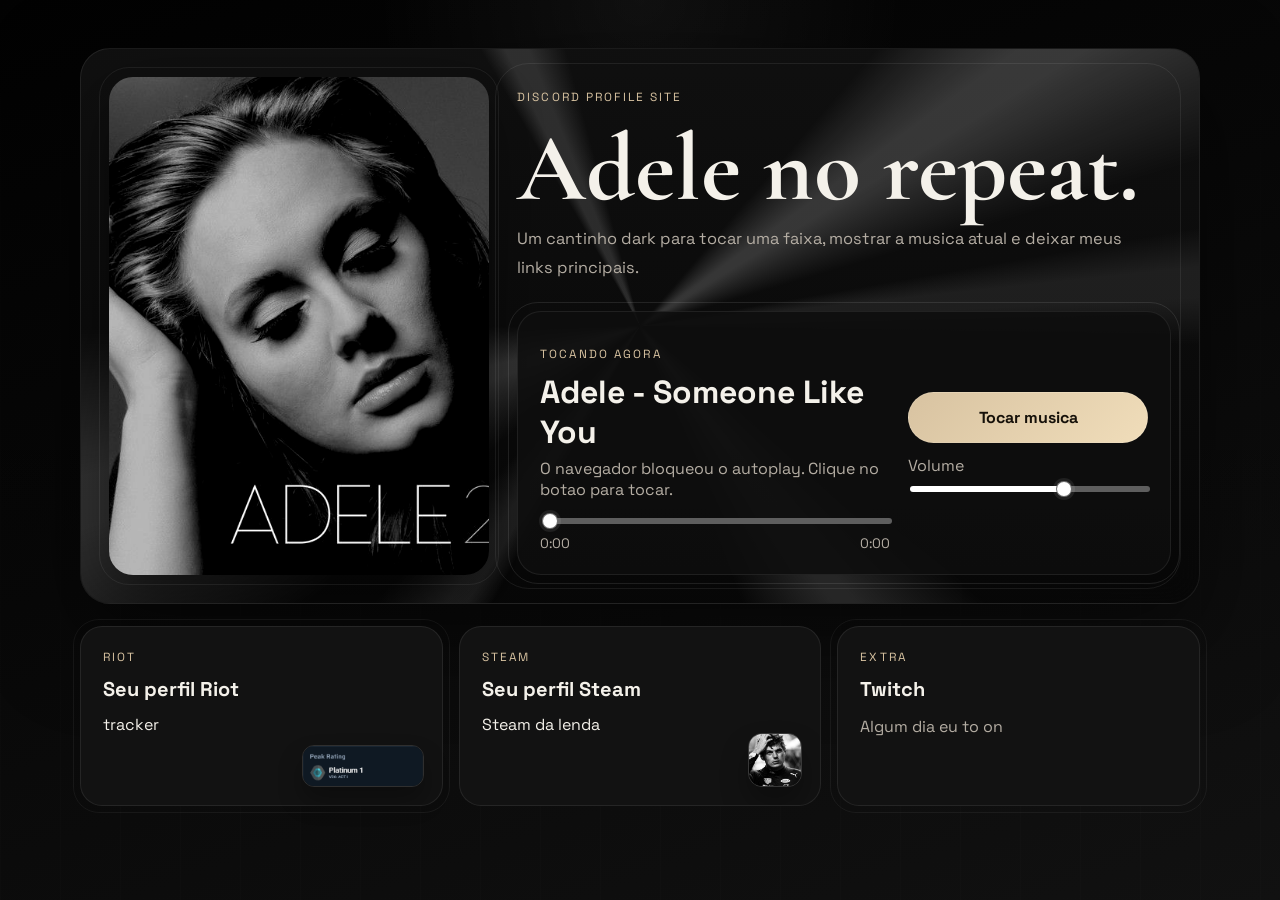
==== index.html @ fc46753c "Add files via upload" ====
﻿<!DOCTYPE html>
<html lang="pt-BR">
<head>
  <meta charset="UTF-8">
  <meta name="viewport" content="width=device-width, initial-scale=1.0">
  <title>Meu Cantinho</title>
  <meta name="description" content="Pagina dark para compartilhar musica e perfis.">
  <link rel="preconnect" href="https://fonts.googleapis.com">
  <link rel="preconnect" href="https://fonts.gstatic.com" crossorigin>
  <link href="https://fonts.googleapis.com/css2?family=Cormorant+Garamond:wght@500;700&family=Space+Grotesk:wght@400;500;700&display=swap" rel="stylesheet">
  <link rel="stylesheet" href="./style.css">
</head>
<body>
  <main class="page-shell">
    <section class="hero-card">
      <div class="hero-media">
        <img class="cover-image" src="./media/Adele%2021.jfif" alt="Capa do album Adele 21">
      </div>

      <div class="hero-copy">
        <p class="eyebrow">discord profile site</p>
        <h1>Adele no repeat.</h1>
        <p class="intro">
          Um cantinho dark para tocar uma faixa, mostrar a musica atual e deixar meus links principais.
        </p>

        <div class="music-panel">
          <div class="music-info">
            <p class="music-label">Tocando agora</p>
            <h2 id="track-name">Adele - Someone Like You</h2>
            <p id="player-status">Tentando iniciar a musica automaticamente...</p>
            <div class="timeline-block">
              <input id="timeline-slider" class="timeline-slider" type="range" min="0" max="100" value="0">
              <div class="timeline-meta">
                <span id="current-time">0:00</span>
                <span id="total-time">0:00</span>
              </div>
            </div>
          </div>

          <div class="player-controls">
            <button id="toggle-audio" type="button" class="primary-btn">
              Pausar musica
            </button>

            <label class="volume-control" for="volume-slider">
              <span>Volume</span>
              <input id="volume-slider" type="range" min="0" max="100" value="65">
            </label>
          </div>
        </div>

        <audio id="profile-audio" loop autoplay>
          <source src="./media/Adele%20-%20Someone%20Like%20You%20%28Official%20Music%20Video%29%20-%20Adele%20%28youtube%29.mp3" type="audio/mpeg">
        </audio>
      </div>
    </section>

    <section class="links-grid" aria-label="Perfis">
      <a class="profile-card" href="https://tracker.gg/valorant/profile/riot/%E9%A6%AC%E7%89%B9%E7%83%8F%E6%96%AF%232805/overview?platform=pc&playlist=competitive&season=9d85c932-4820-c060-09c3-668636d4df1b" target="_blank" rel="noreferrer">
        <span class="card-tag">Riot</span>
        <strong>Seu perfil Riot</strong>
        <span>tracker</span>
        <img class="riot-rank-image" src="./media/image.png" alt="Rank Platinum 1">
      </a>

      <a class="profile-card steam-card" href="https://steamcommunity.com/profiles/76561199011674300/" target="_blank" rel="noreferrer">
        <span class="card-tag">Steam</span>
        <strong>Seu perfil Steam</strong>
        <span>Steam da lenda</span>
        <img class="steam-mini-avatar" src="./media/e5a979d5d7d3d8dccfd24810538a25abe0750487_full.jpg" alt="Foto do perfil Steam">
      </a>

      <a class="profile-card" href="https://www.twitch.tv/matheusftw_k7" target="_blank" rel="noreferrer">
        <span class="card-tag">Extra</span>
        <strong>Twitch</strong>
        <span>Algum dia eu to on</span>
      </a>
    </section>
  </main>

  <script src="./script.js"></script>
</body>
</html>
---- style.css ----
﻿:root {
  --bg: #050505;
  --bg-soft: #111111;
  --panel: rgba(14, 14, 14, 0.88);
  --panel-strong: rgba(19, 19, 19, 0.96);
  --line: rgba(255, 255, 255, 0.08);
  --text: #f4f1ea;
  --muted: #b4ada3;
  --accent: #d8c3a1;
  --accent-strong: #f0ddba;
  --shadow: 0 32px 90px rgba(0, 0, 0, 0.5);
}

* {
  box-sizing: border-box;
}

body {
  margin: 0;
  min-height: 100vh;
  font-family: "Space Grotesk", sans-serif;
  color: var(--text);
  background:
    radial-gradient(circle at top, rgba(255, 255, 255, 0.05), transparent 24%),
    linear-gradient(160deg, #020202 0%, #080808 45%, #111111 100%);
}

body::before {
  content: "";
  position: fixed;
  inset: 0;
  pointer-events: none;
  background:
    linear-gradient(transparent 0%, rgba(255, 255, 255, 0.02) 100%),
    repeating-linear-gradient(
      90deg,
      rgba(255, 255, 255, 0.02) 0,
      rgba(255, 255, 255, 0.02) 1px,
      transparent 1px,
      transparent 60px
    );
  opacity: 0.35;
}

.page-shell {
  width: min(1120px, calc(100% - 32px));
  margin: 0 auto;
  padding: 48px 0 56px;
}

.hero-card {
  position: relative;
  display: grid;
  grid-template-columns: minmax(260px, 380px) minmax(0, 1fr);
  gap: 28px;
  padding: 28px;
  border: 1px solid var(--line);
  border-radius: 30px;
  background: linear-gradient(180deg, rgba(16, 16, 16, 0.96), rgba(7, 7, 7, 0.92));
  box-shadow: var(--shadow);
  backdrop-filter: blur(16px);
  overflow: hidden;
}

.hero-card::before,
.hero-card::after {
  content: "";
  position: absolute;
  inset: -32%;
  border-radius: 50%;
  pointer-events: none;
  opacity: 0.18;
}

.hero-card::before {
  background:
    conic-gradient(
      from 0deg,
      transparent 0deg 40deg,
      rgba(255, 255, 255, 0.96) 54deg 58deg,
      transparent 74deg 128deg,
      rgba(255, 255, 255, 0.7) 142deg 145deg,
      transparent 160deg 230deg,
      rgba(255, 255, 255, 0.9) 250deg 255deg,
      transparent 270deg 360deg
    );
  animation: spinRays 20s linear infinite;
  filter: blur(1px);
}

.hero-card::after {
  inset: -18%;
  background:
    conic-gradient(
      from 120deg,
      transparent 0deg 88deg,
      rgba(255, 255, 255, 0.55) 92deg 95deg,
      transparent 104deg 210deg,
      rgba(255, 255, 255, 0.72) 214deg 218deg,
      transparent 225deg 320deg,
      rgba(255, 255, 255, 0.44) 324deg 327deg,
      transparent 332deg 360deg
    );
  animation: spinRaysReverse 28s linear infinite;
}

.hero-card > * {
  position: relative;
  z-index: 1;
}

.hero-card > *::after {
  content: "";
  position: absolute;
  inset: -12px;
  border: 1px solid rgba(255, 255, 255, 0.18);
  border-radius: 30px;
  pointer-events: none;
  opacity: 0.8;
}

.hero-media {
  position: relative;
}

.hero-copy::after {
  inset: -14px -10px -14px -22px;
  border-radius: 34px;
  opacity: 0.42;
}

.hero-media::after {
  inset: -10px;
  border-radius: 30px;
  opacity: 0.36;
}

.cover-image {
  width: 100%;
  height: 100%;
  min-height: 420px;
  object-fit: cover;
  border-radius: 24px;
  display: block;
  filter: grayscale(100%) contrast(1.05);
  box-shadow: 0 24px 64px rgba(0, 0, 0, 0.45);
}

.hero-copy {
  display: flex;
  flex-direction: column;
  justify-content: center;
}

.eyebrow,
.music-label,
.card-tag {
  text-transform: uppercase;
  letter-spacing: 0.18em;
  font-size: 0.74rem;
  color: var(--accent);
}

h1 {
  margin: 10px 0 12px;
  font-family: "Cormorant Garamond", serif;
  font-size: clamp(3.4rem, 8vw, 6rem);
  line-height: 0.9;
  font-weight: 700;
}

.intro {
  max-width: 620px;
  margin: 0;
  color: var(--muted);
  font-size: 1.02rem;
  line-height: 1.8;
}

.music-panel {
  position: relative;
  margin-top: 28px;
  padding: 22px;
  border: 1px solid var(--line);
  border-radius: 24px;
  background: var(--panel);
  display: flex;
  justify-content: space-between;
  gap: 18px;
  align-items: center;
}

.music-panel::after {
  content: "";
  position: absolute;
  inset: -10px;
  border: 1px solid rgba(255, 255, 255, 0.14);
  border-radius: 30px;
  pointer-events: none;
  opacity: 0.7;
}

.music-info {
  flex: 1;
}

.music-panel h2 {
  margin: 8px 0 6px;
  font-size: clamp(1.25rem, 3vw, 2rem);
}

#player-status {
  margin: 0;
  color: var(--muted);
}

.timeline-block {
  margin-top: 16px;
  display: flex;
  flex-direction: column;
  gap: 8px;
}

.timeline-slider,
.volume-control input {
  width: 100%;
  appearance: none;
  -webkit-appearance: none;
  height: 6px;
  border-radius: 999px;
  background: linear-gradient(90deg, #f5f5f5 0%, #f5f5f5 18%, #5e5e5e 18%, #5e5e5e 100%);
  cursor: pointer;
}

.timeline-slider::-webkit-slider-thumb,
.volume-control input::-webkit-slider-thumb {
  -webkit-appearance: none;
  width: 16px;
  height: 16px;
  border-radius: 50%;
  border: 1px solid rgba(0, 0, 0, 0.55);
  background: #ffffff;
  box-shadow: 0 0 0 3px rgba(255, 255, 255, 0.08);
}

.timeline-slider::-moz-range-thumb,
.volume-control input::-moz-range-thumb {
  width: 16px;
  height: 16px;
  border: 1px solid rgba(0, 0, 0, 0.55);
  border-radius: 50%;
  background: #ffffff;
}

.timeline-meta {
  display: flex;
  justify-content: space-between;
  color: var(--muted);
  font-size: 0.86rem;
}

.player-controls {
  min-width: 240px;
  display: flex;
  flex-direction: column;
  gap: 12px;
}

.primary-btn {
  border: 1px solid rgba(255, 255, 255, 0.12);
  border-radius: 999px;
  padding: 14px 22px;
  font: inherit;
  font-weight: 700;
  color: #16110a;
  background: linear-gradient(135deg, var(--accent), var(--accent-strong));
  cursor: pointer;
  transition: transform 180ms ease, filter 180ms ease;
}

.primary-btn:hover {
  transform: translateY(-2px);
  filter: brightness(1.04);
}

.volume-control {
  display: flex;
  flex-direction: column;
  gap: 8px;
  color: var(--muted);
}

.links-grid {
  margin-top: 22px;
  display: grid;
  grid-template-columns: repeat(3, minmax(0, 1fr));
  gap: 16px;
}

.profile-card {
  position: relative;
  display: flex;
  flex-direction: column;
  gap: 12px;
  min-height: 180px;
  padding: 22px;
  border-radius: 22px;
  border: 1px solid var(--line);
  background: var(--panel-strong);
  color: var(--text);
  text-decoration: none;
  transition: transform 180ms ease, border-color 180ms ease, background 180ms ease;
}

.profile-card::after {
  content: "";
  position: absolute;
  inset: -8px;
  border: 1px solid rgba(255, 255, 255, 0.1);
  border-radius: 26px;
  pointer-events: none;
  opacity: 0.55;
  transition: opacity 180ms ease, border-color 180ms ease;
}

.riot-rank-image {
  position: absolute;
  right: 18px;
  bottom: 18px;
  width: 122px;
  max-width: 38%;
  border-radius: 12px;
  border: 1px solid rgba(255, 255, 255, 0.12);
  box-shadow: 0 14px 24px rgba(0, 0, 0, 0.28);
}

.steam-card {
  overflow: hidden;
}

.steam-mini-avatar {
  position: absolute;
  right: 18px;
  bottom: 18px;
  width: 54px;
  height: 54px;
  object-fit: cover;
  border-radius: 14px;
  border: 1px solid rgba(255, 255, 255, 0.16);
  box-shadow: 0 16px 28px rgba(0, 0, 0, 0.28);
}

.profile-card strong {
  font-size: 1.25rem;
}

.profile-card span:last-child {
  color: var(--muted);
  line-height: 1.6;
}

.profile-card:hover {
  transform: translateY(-4px);
  border-color: rgba(216, 195, 161, 0.36);
  background: rgba(26, 26, 26, 0.98);
}

.profile-card:hover::after {
  opacity: 0.8;
  border-color: rgba(255, 255, 255, 0.18);
}

@keyframes spinRays {
  from {
    transform: rotate(0deg) scale(1);
  }

  to {
    transform: rotate(360deg) scale(1);
  }
}

@keyframes spinRaysReverse {
  from {
    transform: rotate(0deg) scale(1.04);
  }

  to {
    transform: rotate(-360deg) scale(1.04);
  }
}

@media (max-width: 920px) {
  .hero-card {
    grid-template-columns: 1fr;
  }

  .cover-image {
    min-height: 320px;
  }
}

@media (max-width: 820px) {
  .links-grid {
    grid-template-columns: 1fr;
  }

  .music-panel {
    flex-direction: column;
    align-items: flex-start;
  }

  .player-controls {
    width: 100%;
    min-width: 0;
  }
}

@media (max-width: 640px) {
  .page-shell {
    width: min(100% - 20px, 1120px);
    padding: 20px 0 28px;
  }

  .hero-card {
    padding: 18px;
    border-radius: 24px;
  }

  .cover-image {
    min-height: 260px;
    border-radius: 18px;
  }
}
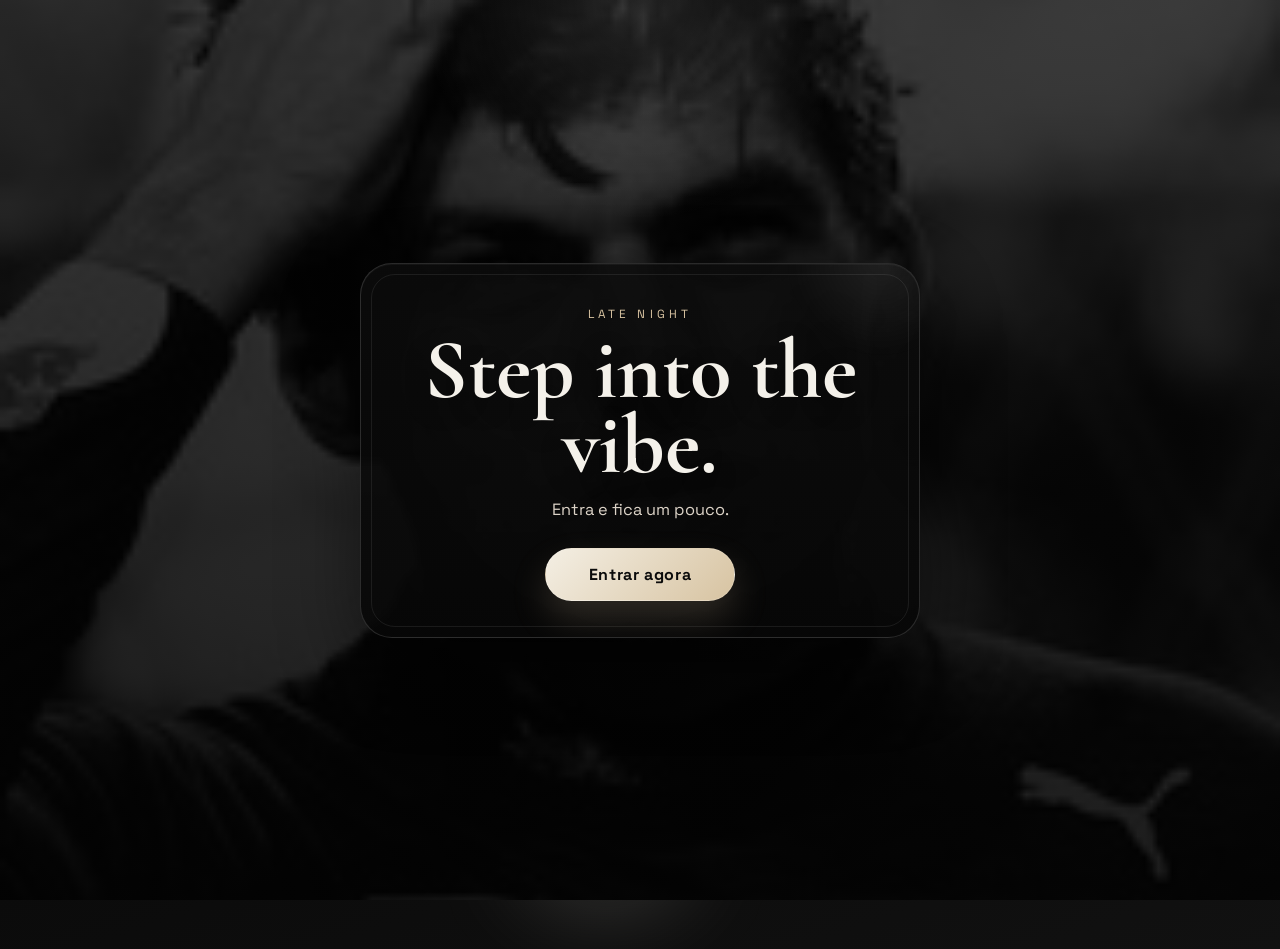
==== commit 4e4f7c5f: "Add files via upload" ====
--- a/index.html
+++ b/index.html
@@ -11,23 +11,93 @@
   <link rel="stylesheet" href="./style.css">
 </head>
 <body>
+  <div id="intro-screen" class="intro-screen">
+    <div class="intro-card">
+      <p class="intro-kicker">late night</p>
+      <h2 class="intro-title">Step into the vibe.</h2>
+      <p class="intro-text">Entra e fica um pouco.</p>
+      <button id="enter-site" class="intro-button" type="button">Entrar agora</button>
+    </div>
+  </div>
+  <div class="smoke-layer" aria-hidden="true">
+    <span class="smoke smoke-1"></span>
+    <span class="smoke smoke-2"></span>
+    <span class="smoke smoke-3"></span>
+  </div>
+  <div class="rain-layer" aria-hidden="true">
+    <span class="rain-drop drop-1"></span>
+    <span class="rain-drop drop-2"></span>
+    <span class="rain-drop drop-3"></span>
+    <span class="rain-drop drop-4"></span>
+    <span class="rain-drop drop-5"></span>
+    <span class="rain-drop drop-6"></span>
+    <span class="rain-drop drop-7"></span>
+    <span class="rain-drop drop-8"></span>
+  </div>
+  <div class="ambient-layer" aria-hidden="true">
+    <span class="ambient-orb orb-1"></span>
+    <span class="ambient-orb orb-2"></span>
+    <span class="ambient-orb orb-3"></span>
+  </div>
+  <div class="particle-field" aria-hidden="true">
+    <span class="particle particle-1"></span>
+    <span class="particle particle-2"></span>
+    <span class="particle particle-3"></span>
+    <span class="particle particle-4"></span>
+    <span class="particle particle-5"></span>
+    <span class="particle particle-6"></span>
+    <span class="particle particle-7"></span>
+    <span class="particle particle-8"></span>
+    <span class="particle particle-9"></span>
+    <span class="particle particle-10"></span>
+    <span class="particle particle-11"></span>
+    <span class="particle particle-12"></span>
+  </div>
+  <video
+    id="kiss-cat"
+    class="kiss-cat"
+    src="./PinDown.io_@lii_564_1774936406.mp4"
+    muted
+    playsinline
+  ></video>
   <main class="page-shell">
     <section class="hero-card">
+      <div class="codex-signature" aria-label="Feito com Codex">
+        <span class="codex-mark" aria-hidden="true">
+          <svg viewBox="0 0 24 24" class="codex-mark-icon">
+            <path d="M12 2.8 18.6 6.6v7.8L12 18.2 5.4 14.4V6.6Z"></path>
+            <path d="M12 6.7 15.2 8.5v3.7L12 14.1 8.8 12.2V8.5Z"></path>
+          </svg>
+        </span>
+        <span class="codex-name">Codex</span>
+      </div>
+      <div class="top-clock" aria-label="Horario atual">
+        <span id="clock-time">00:00</span>
+        <span id="clock-tagline">midnight mood</span>
+      </div>
       <div class="hero-media">
-        <img class="cover-image" src="./media/Adele%2021.jfif" alt="Capa do album Adele 21">
+        <img id="cover-image" class="cover-image" src="./media/Creep%20-%20Vintage%20Postmodern%20Jukebox%20Radiohead%20Cover%20ft_%20Haley%20Reinhart.jfif" alt="Capa da musica Creep por Haley Reinhart">
       </div>
 
       <div class="hero-copy">
         <p class="eyebrow">discord profile site</p>
-        <h1>Adele no repeat.</h1>
+        <h1>Late night<br>vibes.</h1>
         <p class="intro">
-          Um cantinho dark para tocar uma faixa, mostrar a musica atual e deixar meus links principais.
+          Um cantinho dark com meus links principais.
         </p>
 
         <div class="music-panel">
           <div class="music-info">
-            <p class="music-label">Tocando agora</p>
-            <h2 id="track-name">Adele - Someone Like You</h2>
+            <div class="music-heading">
+              <p class="music-label">Tocando agora</p>
+              <div id="mini-eq" class="mini-eq" aria-hidden="true">
+                <span></span>
+                <span></span>
+                <span></span>
+                <span></span>
+              </div>
+            </div>
+            <h2 id="track-name">Haley Reinhart - Creep</h2>
             <p id="player-status">Tentando iniciar a musica automaticamente...</p>
             <div class="timeline-block">
               <input id="timeline-slider" class="timeline-slider" type="range" min="0" max="100" value="0">
@@ -43,6 +113,10 @@
               Pausar musica
             </button>
 
+            <button id="swap-track" type="button" class="secondary-btn">
+              Trocar faixa
+            </button>
+
             <label class="volume-control" for="volume-slider">
               <span>Volume</span>
               <input id="volume-slider" type="range" min="0" max="100" value="65">
@@ -51,7 +125,7 @@
         </div>
 
         <audio id="profile-audio" loop autoplay>
-          <source src="./media/Adele%20-%20Someone%20Like%20You%20%28Official%20Music%20Video%29%20-%20Adele%20%28youtube%29.mp3" type="audio/mpeg">
+          <source src="./media/Creep%20-%20Vintage%20Postmodern%20Jukebox%20Radiohead%20Cover%20ft.%20Haley%20Reinhart%20-%20PostmodernJukebox%20%28youtube%29.mp3" type="audio/mpeg">
         </audio>
       </div>
     </section>
@@ -70,12 +144,6 @@
         <span>Steam da lenda</span>
         <img class="steam-mini-avatar" src="./media/e5a979d5d7d3d8dccfd24810538a25abe0750487_full.jpg" alt="Foto do perfil Steam">
       </a>
-
-      <a class="profile-card" href="https://www.twitch.tv/matheusftw_k7" target="_blank" rel="noreferrer">
-        <span class="card-tag">Extra</span>
-        <strong>Twitch</strong>
-        <span>Algum dia eu to on</span>
-      </a>
     </section>
   </main>
 
--- a/style.css
+++ b/style.css
@@ -23,6 +23,31 @@
   background:
     radial-gradient(circle at top, rgba(255, 255, 255, 0.05), transparent 24%),
     linear-gradient(160deg, #020202 0%, #080808 45%, #111111 100%);
+  overflow-x: hidden;
+}
+
+body.mood-creep {
+  --accent: #d8c3a1;
+  --accent-strong: #f0ddba;
+  --clock-tint: #e6d1b0;
+  --clock-glow: rgba(216, 195, 161, 0.22);
+  --clock-border: rgba(216, 195, 161, 0.18);
+}
+
+body.mood-adele {
+  --accent: #bcc6e9;
+  --accent-strong: #eef1ff;
+  --clock-tint: #d9e0ff;
+  --clock-glow: rgba(188, 198, 233, 0.24);
+  --clock-border: rgba(188, 198, 233, 0.22);
+}
+
+body:not(.intro-finished) {
+  overflow: hidden;
+}
+
+body.cat-jumpscare::before {
+  opacity: 0.75;
 }
 
 body::before {
@@ -42,10 +67,314 @@
   opacity: 0.35;
 }
 
+.smoke-layer,
+.rain-layer {
+  position: fixed;
+  inset: 0;
+  pointer-events: none;
+}
+
+.smoke-layer {
+  z-index: 0;
+}
+
+.rain-layer {
+  z-index: 1;
+  overflow: hidden;
+  opacity: 0.28;
+}
+
+body.mood-creep .rain-layer {
+  opacity: 0.42;
+}
+
+body.mood-adele .rain-layer {
+  opacity: 0.1;
+}
+
+.smoke {
+  position: absolute;
+  border-radius: 50%;
+  filter: blur(28px);
+  background: radial-gradient(circle, rgba(255, 255, 255, 0.1), transparent 70%);
+  animation: driftSmoke 20s ease-in-out infinite;
+}
+
+body.mood-creep .smoke {
+  background: radial-gradient(circle, rgba(255, 251, 242, 0.16), transparent 70%);
+  filter: blur(32px);
+}
+
+body.mood-adele .smoke {
+  background: radial-gradient(circle, rgba(210, 218, 255, 0.14), transparent 70%);
+  filter: blur(36px);
+}
+
+.smoke-1 {
+  left: -8%;
+  bottom: 8%;
+  width: 280px;
+  height: 180px;
+}
+
+.smoke-2 {
+  right: 6%;
+  top: 14%;
+  width: 240px;
+  height: 150px;
+  animation-duration: 24s;
+}
+
+.smoke-3 {
+  left: 34%;
+  bottom: -4%;
+  width: 340px;
+  height: 180px;
+  animation-duration: 28s;
+}
+
+.rain-drop {
+  position: absolute;
+  top: -18%;
+  width: 1px;
+  height: 110px;
+  background: linear-gradient(180deg, rgba(255, 255, 255, 0), rgba(255, 255, 255, 0.28), rgba(255, 255, 255, 0));
+  transform: rotate(14deg);
+  animation: fallRain linear infinite;
+}
+
+.drop-1 { left: 8%; animation-duration: 1.8s; animation-delay: -0.4s; }
+.drop-2 { left: 22%; animation-duration: 1.5s; animation-delay: -1.1s; }
+.drop-3 { left: 37%; animation-duration: 1.9s; animation-delay: -0.9s; }
+.drop-4 { left: 51%; animation-duration: 1.6s; animation-delay: -0.2s; }
+.drop-5 { left: 64%; animation-duration: 2s; animation-delay: -1.4s; }
+.drop-6 { left: 77%; animation-duration: 1.7s; animation-delay: -0.7s; }
+.drop-7 { left: 88%; animation-duration: 1.55s; animation-delay: -1.2s; }
+.drop-8 { left: 95%; animation-duration: 1.85s; animation-delay: -0.5s; }
+
+.intro-screen {
+  position: fixed;
+  inset: 0;
+  z-index: 20;
+  display: grid;
+  place-items: center;
+  padding: 24px;
+  background:
+    radial-gradient(circle at top, rgba(255, 255, 255, 0.12), transparent 20%),
+    linear-gradient(rgba(3, 3, 3, 0.78), rgba(3, 3, 3, 0.9)),
+    url("./media/e5a979d5d7d3d8dccfd24810538a25abe0750487_full.jpg") center / cover no-repeat;
+  backdrop-filter: blur(10px);
+  transition: opacity 700ms ease, visibility 700ms ease;
+}
+
+.intro-screen.is-leaving {
+  opacity: 0;
+  visibility: hidden;
+}
+
+.intro-card {
+  position: relative;
+  width: min(560px, 100%);
+  padding: 42px 34px 36px;
+  border: 1px solid rgba(255, 255, 255, 0.14);
+  border-radius: 32px;
+  background: linear-gradient(180deg, rgba(12, 12, 12, 0.86), rgba(7, 7, 7, 0.92));
+  box-shadow:
+    0 30px 80px rgba(0, 0, 0, 0.45),
+    inset 0 1px 0 rgba(255, 255, 255, 0.04);
+  text-align: center;
+  animation: introRise 900ms ease both;
+  overflow: hidden;
+}
+
+.intro-card::before {
+  content: "";
+  position: absolute;
+  inset: 10px;
+  border: 1px solid rgba(255, 255, 255, 0.08);
+  border-radius: 24px;
+  pointer-events: none;
+}
+
+.intro-card::after {
+  content: "";
+  position: absolute;
+  width: 180px;
+  height: 180px;
+  top: -92px;
+  right: -52px;
+  border-radius: 50%;
+  background: radial-gradient(circle, rgba(255, 255, 255, 0.08), transparent 72%);
+  filter: blur(8px);
+  pointer-events: none;
+}
+
+.intro-kicker {
+  position: relative;
+  z-index: 1;
+  margin: 0 0 12px;
+  color: var(--accent);
+  text-transform: uppercase;
+  letter-spacing: 0.34em;
+  font-size: 0.74rem;
+}
+
+.intro-title {
+  position: relative;
+  z-index: 1;
+  margin: 0;
+  font-family: "Cormorant Garamond", serif;
+  font-size: clamp(3.4rem, 8vw, 5.3rem);
+  line-height: 0.88;
+  font-weight: 700;
+  text-shadow: 0 8px 28px rgba(0, 0, 0, 0.3);
+}
+
+.intro-text {
+  position: relative;
+  z-index: 1;
+  margin: 14px auto 0;
+  max-width: 18ch;
+  color: #ddd4c8;
+  line-height: 1.7;
+  font-size: 1.02rem;
+}
+
+.intro-button {
+  position: relative;
+  z-index: 1;
+  margin-top: 24px;
+  min-width: 190px;
+  border: 1px solid rgba(255, 255, 255, 0.12);
+  border-radius: 999px;
+  padding: 15px 26px;
+  font: inherit;
+  font-weight: 700;
+  letter-spacing: 0.04em;
+  color: #0b0b0b;
+  background: linear-gradient(135deg, #f4efe4, #d7c3a1);
+  cursor: pointer;
+  transition: transform 180ms ease, filter 180ms ease, box-shadow 180ms ease;
+  box-shadow: 0 18px 36px rgba(215, 195, 161, 0.18);
+}
+
+.intro-button:hover {
+  transform: translateY(-2px);
+  filter: brightness(1.04);
+  box-shadow: 0 22px 42px rgba(215, 195, 161, 0.24);
+}
+
+.ambient-layer,
+.particle-field {
+  position: fixed;
+  inset: 0;
+  pointer-events: none;
+}
+
+.ambient-layer {
+  z-index: 0;
+}
+
+.particle-field {
+  z-index: 1;
+}
+
+.ambient-orb,
+.particle {
+  position: absolute;
+  display: block;
+}
+
+.ambient-orb {
+  border-radius: 50%;
+  filter: blur(12px);
+  opacity: 0.18;
+  animation: driftOrb 18s ease-in-out infinite;
+}
+
+body.mood-creep .ambient-orb {
+  opacity: 0.22;
+}
+
+body.mood-adele .ambient-orb {
+  opacity: 0.12;
+}
+
+.orb-1 {
+  top: 8%;
+  left: 6%;
+  width: 180px;
+  height: 180px;
+  background: radial-gradient(circle, rgba(255, 255, 255, 0.24), transparent 68%);
+}
+
+.orb-2 {
+  top: 24%;
+  right: 9%;
+  width: 220px;
+  height: 220px;
+  background: radial-gradient(circle, rgba(255, 255, 255, 0.14), transparent 70%);
+  animation-duration: 24s;
+}
+
+.orb-3 {
+  bottom: 10%;
+  left: 40%;
+  width: 160px;
+  height: 160px;
+  background: radial-gradient(circle, rgba(255, 255, 255, 0.12), transparent 70%);
+  animation-duration: 20s;
+}
+
+.particle {
+  width: 3px;
+  height: 3px;
+  border-radius: 50%;
+  background: rgba(255, 255, 255, 0.88);
+  box-shadow: 0 0 10px rgba(255, 255, 255, 0.38);
+  animation: floatParticle linear infinite;
+}
+
+.particle-1 { top: 12%; left: 18%; animation-duration: 12s; animation-delay: -2s; }
+.particle-2 { top: 20%; left: 72%; animation-duration: 18s; animation-delay: -6s; }
+.particle-3 { top: 34%; left: 10%; animation-duration: 15s; animation-delay: -1s; }
+.particle-4 { top: 40%; left: 86%; animation-duration: 14s; animation-delay: -7s; }
+.particle-5 { top: 54%; left: 26%; animation-duration: 17s; animation-delay: -4s; }
+.particle-6 { top: 62%; left: 66%; animation-duration: 13s; animation-delay: -5s; }
+.particle-7 { top: 72%; left: 14%; animation-duration: 16s; animation-delay: -8s; }
+.particle-8 { top: 76%; left: 82%; animation-duration: 19s; animation-delay: -3s; }
+.particle-9 { top: 18%; left: 48%; animation-duration: 11s; animation-delay: -9s; }
+.particle-10 { top: 48%; left: 52%; animation-duration: 18s; animation-delay: -10s; }
+.particle-11 { top: 82%; left: 38%; animation-duration: 14s; animation-delay: -6s; }
+.particle-12 { top: 88%; left: 70%; animation-duration: 16s; animation-delay: -11s; }
+
+.kiss-cat {
+  position: fixed;
+  left: 50%;
+  top: 50%;
+  width: min(560px, 82vw);
+  max-height: 78vh;
+  z-index: 21;
+  pointer-events: none;
+  user-select: none;
+  opacity: 0;
+  transform: translate(-50%, -50%) scale(0.32);
+  border-radius: 22px;
+  filter: drop-shadow(0 18px 42px rgba(0, 0, 0, 0.5));
+  transition: opacity 120ms ease, transform 120ms cubic-bezier(0.12, 0.8, 0.22, 1.2);
+}
+
+.kiss-cat.is-visible {
+  opacity: 1;
+  transform: translate(-50%, -50%) scale(1);
+}
+
 .page-shell {
   width: min(1120px, calc(100% - 32px));
   margin: 0 auto;
   padding: 48px 0 56px;
+  position: relative;
+  z-index: 2;
 }
 
 .hero-card {
@@ -60,6 +389,7 @@
   box-shadow: var(--shadow);
   backdrop-filter: blur(16px);
   overflow: hidden;
+  animation: riseIn 900ms ease both;
 }
 
 .hero-card::before,
@@ -88,6 +418,14 @@
   filter: blur(1px);
 }
 
+body.mood-creep .hero-card::before {
+  opacity: 0.3;
+}
+
+body.mood-adele .hero-card::before {
+  opacity: 0.1;
+}
+
 .hero-card::after {
   inset: -18%;
   background:
@@ -104,9 +442,117 @@
   animation: spinRaysReverse 28s linear infinite;
 }
 
+body.mood-creep .hero-card::after {
+  opacity: 0.24;
+}
+
+body.mood-adele .hero-card::after {
+  opacity: 0.08;
+}
+
 .hero-card > * {
   position: relative;
   z-index: 1;
+}
+
+.codex-signature {
+  position: absolute;
+  top: 24px;
+  right: 24px;
+  z-index: 2;
+  display: inline-flex;
+  align-items: center;
+  gap: 8px;
+  padding: 6px 10px;
+  border: 1px solid rgba(255, 255, 255, 0.08);
+  border-radius: 999px;
+  background: rgba(255, 255, 255, 0.03);
+  color: rgba(244, 241, 234, 0.8);
+  backdrop-filter: blur(8px);
+  box-shadow: 0 0 0 rgba(183, 140, 255, 0);
+  animation: codexGlow 4.8s ease-in-out infinite;
+}
+
+.codex-mark {
+  width: 18px;
+  height: 18px;
+  display: grid;
+  place-items: center;
+  border-radius: 50%;
+  border: 1px solid rgba(173, 121, 255, 0.42);
+  color: #b78cff;
+  line-height: 1;
+}
+
+.codex-mark-icon {
+  width: 11px;
+  height: 11px;
+  display: block;
+  fill: none;
+  stroke: currentColor;
+  stroke-width: 1.7;
+  stroke-linejoin: round;
+}
+
+.codex-name {
+  font-size: 0.74rem;
+  letter-spacing: 0.12em;
+  text-transform: uppercase;
+}
+
+.top-clock {
+  position: absolute;
+  top: 24px;
+  right: 112px;
+  z-index: 2;
+  display: flex;
+  flex-direction: column;
+  align-items: flex-end;
+  gap: 2px;
+  min-width: 96px;
+  padding: 7px 12px 8px;
+  border: 1px solid rgba(255, 255, 255, 0.08);
+  border-radius: 18px;
+  background: rgba(255, 255, 255, 0.03);
+  color: rgba(244, 241, 234, 0.74);
+  backdrop-filter: blur(8px);
+  box-shadow: 0 0 0 rgba(255, 255, 255, 0);
+  transition: color 240ms ease, border-color 240ms ease, box-shadow 240ms ease, background 240ms ease;
+}
+
+#clock-time {
+  font-size: 0.9rem;
+  font-weight: 700;
+  letter-spacing: 0.12em;
+}
+
+#clock-tagline {
+  font-size: 0.55rem;
+  letter-spacing: 0.24em;
+  text-transform: uppercase;
+  color: rgba(244, 241, 234, 0.5);
+}
+
+body.mood-creep .top-clock {
+  color: var(--clock-tint);
+  border-color: var(--clock-border);
+  background: rgba(255, 245, 229, 0.05);
+  box-shadow: 0 0 18px var(--clock-glow);
+}
+
+body.mood-creep #clock-tagline {
+  color: rgba(230, 209, 176, 0.66);
+}
+
+body.mood-adele .top-clock {
+  color: var(--clock-tint);
+  border-color: var(--clock-border);
+  background: rgba(222, 231, 255, 0.045);
+  box-shadow: 0 0 20px var(--clock-glow);
+}
+
+body.mood-adele #clock-tagline {
+  color: rgba(217, 224, 255, 0.66);
 }
 
 .hero-card > *::after {
@@ -144,12 +590,17 @@
   display: block;
   filter: grayscale(100%) contrast(1.05);
   box-shadow: 0 24px 64px rgba(0, 0, 0, 0.45);
+  transform-origin: center;
+  animation: coverFloat 9s ease-in-out infinite 0.6s, mediaReveal 1.2s ease both;
 }
 
 .hero-copy {
   display: flex;
   flex-direction: column;
   justify-content: center;
+  animation: fadeLift 1s ease both 0.15s;
+  align-items: flex-start;
+  padding-left: 18px;
 }
 
 .eyebrow,
@@ -161,20 +612,40 @@
   color: var(--accent);
 }
 
+.eyebrow {
+  margin: 0;
+  padding-bottom: 12px;
+  position: relative;
+}
+
+.eyebrow::after {
+  content: "";
+  position: absolute;
+  left: 0;
+  bottom: 0;
+  width: 72px;
+  height: 1px;
+  background: linear-gradient(90deg, rgba(216, 195, 161, 0.85), transparent);
+}
+
 h1 {
-  margin: 10px 0 12px;
+  margin: 18px 0 10px;
   font-family: "Cormorant Garamond", serif;
-  font-size: clamp(3.4rem, 8vw, 6rem);
-  line-height: 0.9;
+  max-width: 10ch;
+  font-size: clamp(3.4rem, 6.8vw, 5.8rem);
+  line-height: 0.88;
   font-weight: 700;
+  letter-spacing: -0.03em;
+  text-wrap: balance;
 }
 
 .intro {
-  max-width: 620px;
+  max-width: 34ch;
   margin: 0;
   color: var(--muted);
-  font-size: 1.02rem;
-  line-height: 1.8;
+  font-size: 1rem;
+  line-height: 1.7;
+  text-wrap: balance;
 }
 
 .music-panel {
@@ -188,6 +659,7 @@
   justify-content: space-between;
   gap: 18px;
   align-items: center;
+  animation: fadeLift 1s ease both 0.35s;
 }
 
 .music-panel::after {
@@ -204,6 +676,12 @@
   flex: 1;
 }
 
+.music-heading {
+  display: flex;
+  align-items: center;
+  gap: 12px;
+}
+
 .music-panel h2 {
   margin: 8px 0 6px;
   font-size: clamp(1.25rem, 3vw, 2rem);
@@ -212,6 +690,42 @@
 #player-status {
   margin: 0;
   color: var(--muted);
+}
+
+.mini-eq {
+  display: inline-flex;
+  align-items: flex-end;
+  gap: 4px;
+  height: 18px;
+  opacity: 0.55;
+}
+
+.mini-eq span {
+  width: 4px;
+  height: 6px;
+  border-radius: 999px;
+  background: linear-gradient(180deg, #f5f5f5, #bdbdbd);
+  transform-origin: bottom;
+}
+
+.mini-eq.is-playing {
+  opacity: 1;
+}
+
+.mini-eq.is-playing span:nth-child(1) {
+  animation: eqBounce 0.9s ease-in-out infinite;
+}
+
+.mini-eq.is-playing span:nth-child(2) {
+  animation: eqBounce 0.75s ease-in-out infinite 0.1s;
+}
+
+.mini-eq.is-playing span:nth-child(3) {
+  animation: eqBounce 1s ease-in-out infinite 0.2s;
+}
+
+.mini-eq.is-playing span:nth-child(4) {
+  animation: eqBounce 0.68s ease-in-out infinite 0.08s;
 }
 
 .timeline-block {
@@ -283,6 +797,40 @@
   filter: brightness(1.04);
 }
 
+.secondary-btn {
+  position: relative;
+  overflow: hidden;
+  border: 1px solid rgba(255, 255, 255, 0.14);
+  border-radius: 999px;
+  padding: 13px 18px;
+  font: inherit;
+  font-weight: 600;
+  color: var(--text);
+  background: linear-gradient(135deg, rgba(255, 255, 255, 0.08), rgba(255, 255, 255, 0.03));
+  cursor: pointer;
+  transition: transform 180ms ease, border-color 180ms ease, background 180ms ease, box-shadow 180ms ease;
+}
+
+.secondary-btn::before {
+  content: "";
+  position: absolute;
+  inset: 0;
+  background: linear-gradient(120deg, transparent 0%, rgba(255, 255, 255, 0.16) 50%, transparent 100%);
+  transform: translateX(-120%);
+  transition: transform 280ms ease;
+}
+
+.secondary-btn:hover {
+  transform: translateY(-2px);
+  border-color: rgba(216, 195, 161, 0.42);
+  background: linear-gradient(135deg, rgba(255, 255, 255, 0.12), rgba(255, 255, 255, 0.05));
+  box-shadow: 0 16px 30px rgba(0, 0, 0, 0.18);
+}
+
+.secondary-btn:hover::before {
+  transform: translateX(120%);
+}
+
 .volume-control {
   display: flex;
   flex-direction: column;
@@ -291,10 +839,10 @@
 }
 
 .links-grid {
-  margin-top: 22px;
+  margin-top: 28px;
   display: grid;
   grid-template-columns: repeat(3, minmax(0, 1fr));
-  gap: 16px;
+  gap: 18px;
 }
 
 .profile-card {
@@ -302,25 +850,44 @@
   display: flex;
   flex-direction: column;
   gap: 12px;
-  min-height: 180px;
-  padding: 22px;
-  border-radius: 22px;
+  min-height: 196px;
+  padding: 24px;
+  border-radius: 26px;
   border: 1px solid var(--line);
-  background: var(--panel-strong);
+  background:
+    linear-gradient(180deg, rgba(24, 24, 24, 0.98), rgba(13, 13, 13, 0.94)),
+    var(--panel-strong);
   color: var(--text);
   text-decoration: none;
-  transition: transform 180ms ease, border-color 180ms ease, background 180ms ease;
+  overflow: hidden;
+  transition: transform 220ms ease, border-color 220ms ease, background 220ms ease, box-shadow 220ms ease;
+  animation: fadeLift 0.9s ease both;
+}
+
+.profile-card:nth-child(1) { animation-delay: 0.42s; }
+.profile-card:nth-child(2) { animation-delay: 0.54s; }
+.profile-card:nth-child(3) { animation-delay: 0.66s; }
+
+.profile-card::before {
+  content: "";
+  position: absolute;
+  inset: 0;
+  background:
+    radial-gradient(circle at top right, rgba(255, 255, 255, 0.08), transparent 34%),
+    linear-gradient(135deg, rgba(255, 255, 255, 0.02), transparent 48%);
+  pointer-events: none;
+  opacity: 0.9;
 }
 
 .profile-card::after {
   content: "";
   position: absolute;
-  inset: -8px;
-  border: 1px solid rgba(255, 255, 255, 0.1);
-  border-radius: 26px;
+  inset: 10px;
+  border: 1px solid rgba(255, 255, 255, 0.08);
+  border-radius: 18px;
   pointer-events: none;
   opacity: 0.55;
-  transition: opacity 180ms ease, border-color 180ms ease;
+  transition: opacity 220ms ease, border-color 220ms ease, inset 220ms ease;
 }
 
 .riot-rank-image {
@@ -351,23 +918,33 @@
 }
 
 .profile-card strong {
-  font-size: 1.25rem;
+  position: relative;
+  z-index: 1;
+  font-size: 1.34rem;
+  line-height: 1.15;
 }
 
 .profile-card span:last-child {
+  position: relative;
+  z-index: 1;
   color: var(--muted);
   line-height: 1.6;
+  max-width: 18ch;
 }
 
 .profile-card:hover {
-  transform: translateY(-4px);
-  border-color: rgba(216, 195, 161, 0.36);
-  background: rgba(26, 26, 26, 0.98);
+  transform: translateY(-8px);
+  border-color: rgba(216, 195, 161, 0.42);
+  background:
+    linear-gradient(180deg, rgba(30, 30, 30, 0.99), rgba(14, 14, 14, 0.96)),
+    rgba(26, 26, 26, 0.98);
+  box-shadow: 0 24px 48px rgba(0, 0, 0, 0.26);
 }
 
 .profile-card:hover::after {
   opacity: 0.8;
-  border-color: rgba(255, 255, 255, 0.18);
+  inset: 8px;
+  border-color: rgba(255, 255, 255, 0.15);
 }
 
 @keyframes spinRays {
@@ -390,6 +967,152 @@
   }
 }
 
+@keyframes driftOrb {
+  0%,
+  100% {
+    transform: translate3d(0, 0, 0) scale(1);
+  }
+
+  50% {
+    transform: translate3d(16px, -18px, 0) scale(1.08);
+  }
+}
+
+@keyframes driftSmoke {
+  0%,
+  100% {
+    transform: translate3d(0, 0, 0) scale(1);
+    opacity: 0.12;
+  }
+
+  50% {
+    transform: translate3d(28px, -18px, 0) scale(1.12);
+    opacity: 0.2;
+  }
+}
+
+@keyframes fallRain {
+  0% {
+    transform: translate3d(0, -10%, 0) rotate(14deg);
+    opacity: 0;
+  }
+
+  15% {
+    opacity: 1;
+  }
+
+  100% {
+    transform: translate3d(-42px, 125vh, 0) rotate(14deg);
+    opacity: 0;
+  }
+}
+
+@keyframes floatParticle {
+  0% {
+    transform: translate3d(0, 0, 0) scale(0.8);
+    opacity: 0;
+  }
+
+  15% {
+    opacity: 0.9;
+  }
+
+  50% {
+    transform: translate3d(18px, -30px, 0) scale(1.15);
+    opacity: 1;
+  }
+
+  100% {
+    transform: translate3d(-12px, -64px, 0) scale(0.85);
+    opacity: 0;
+  }
+}
+
+@keyframes riseIn {
+  from {
+    opacity: 0;
+    transform: translateY(26px);
+  }
+
+  to {
+    opacity: 1;
+    transform: translateY(0);
+  }
+}
+
+@keyframes fadeLift {
+  from {
+    opacity: 0;
+    transform: translateY(18px);
+  }
+
+  to {
+    opacity: 1;
+    transform: translateY(0);
+  }
+}
+
+@keyframes mediaReveal {
+  from {
+    opacity: 0;
+    transform: scale(0.94);
+  }
+
+  to {
+    opacity: 1;
+    transform: scale(1);
+  }
+}
+
+@keyframes coverFloat {
+  0%,
+  100% {
+    transform: scale(1) translateY(0);
+  }
+
+  50% {
+    transform: scale(1.015) translateY(-8px);
+  }
+}
+
+@keyframes introRise {
+  from {
+    opacity: 0;
+    transform: translateY(24px) scale(0.97);
+  }
+
+  to {
+    opacity: 1;
+    transform: translateY(0) scale(1);
+  }
+}
+
+@keyframes eqBounce {
+  0%,
+  100% {
+    height: 6px;
+    opacity: 0.7;
+  }
+
+  50% {
+    height: 18px;
+    opacity: 1;
+  }
+}
+
+@keyframes codexGlow {
+  0%,
+  100% {
+    box-shadow: 0 0 0 rgba(183, 140, 255, 0);
+    border-color: rgba(255, 255, 255, 0.08);
+  }
+
+  50% {
+    box-shadow: 0 0 18px rgba(183, 140, 255, 0.18);
+    border-color: rgba(183, 140, 255, 0.22);
+  }
+}
+
 @media (max-width: 920px) {
   .hero-card {
     grid-template-columns: 1fr;
@@ -397,6 +1120,20 @@
 
   .cover-image {
     min-height: 320px;
+  }
+
+  .hero-copy {
+    padding-left: 0;
+  }
+
+  .codex-signature {
+    top: 18px;
+    right: 18px;
+  }
+
+  .top-clock {
+    top: 18px;
+    right: 104px;
   }
 }
 
@@ -431,4 +1168,22 @@
     min-height: 260px;
     border-radius: 18px;
   }
-}
+
+  .ambient-orb {
+    opacity: 0.12;
+  }
+
+  .rain-layer {
+    opacity: 0.18;
+  }
+
+  .kiss-cat {
+    width: min(360px, 82vw);
+  }
+
+  .top-clock {
+    top: 16px;
+    right: 92px;
+    font-size: 0.68rem;
+  }
+}
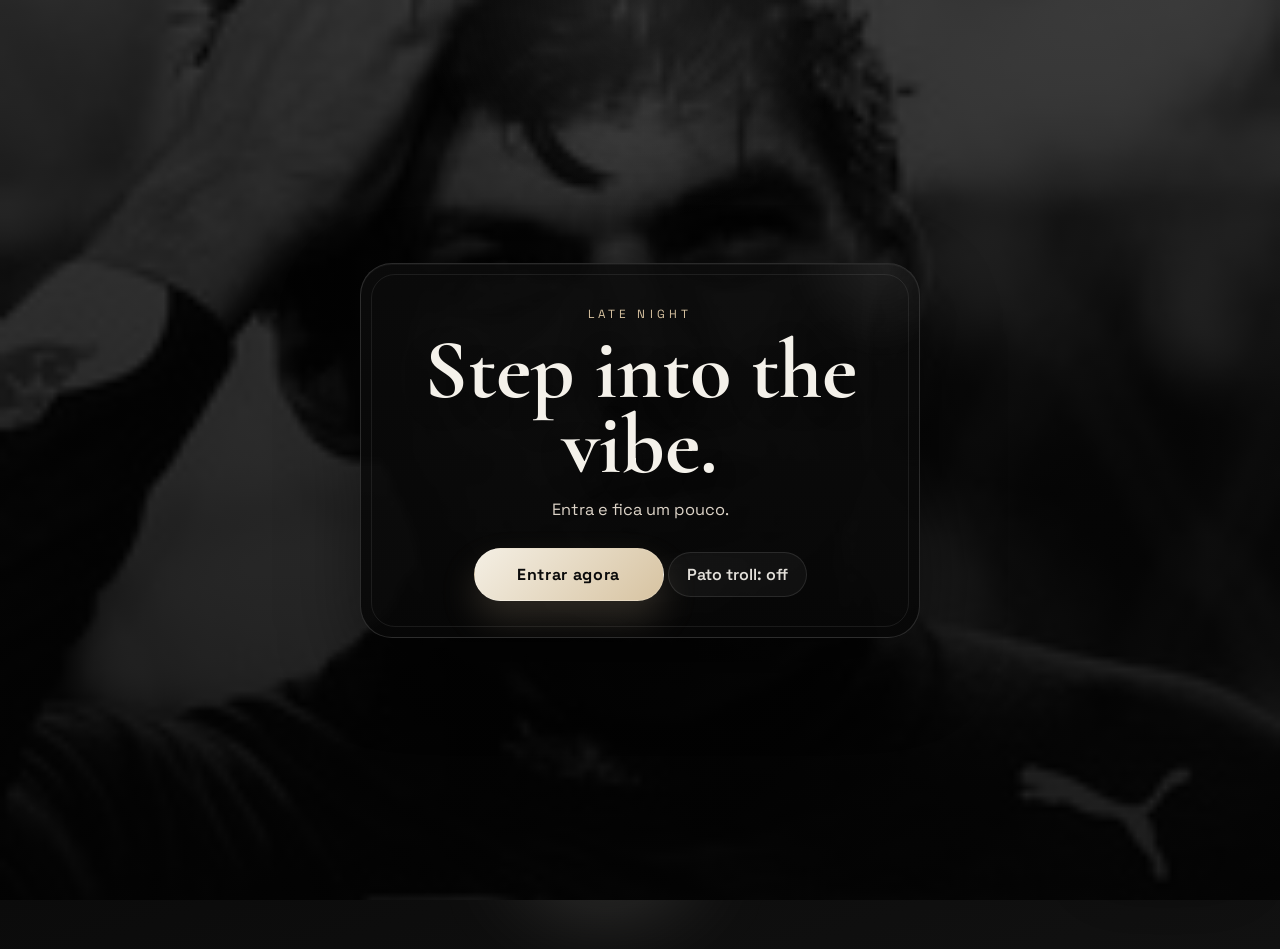
==== commit 5617edb0: "Add files via upload" ====
--- a/index.html
+++ b/index.html
@@ -17,8 +17,17 @@
       <h2 class="intro-title">Step into the vibe.</h2>
       <p class="intro-text">Entra e fica um pouco.</p>
       <button id="enter-site" class="intro-button" type="button">Entrar agora</button>
+      <button id="toggle-duck" class="intro-toggle" type="button">Pato troll: off</button>
     </div>
   </div>
+  <div id="duck-chaser" class="duck-chaser" aria-hidden="true">
+    <span class="duck-body"></span>
+    <span class="duck-head"></span>
+    <span class="duck-beak"></span>
+    <span class="duck-eye"></span>
+    <span class="duck-feet"></span>
+  </div>
+  <div id="duck-cursor" class="duck-cursor" aria-hidden="true"></div>
   <div class="smoke-layer" aria-hidden="true">
     <span class="smoke smoke-1"></span>
     <span class="smoke smoke-2"></span>
@@ -53,6 +62,18 @@
     <span class="particle particle-11"></span>
     <span class="particle particle-12"></span>
   </div>
+  <div id="heart-trail" class="heart-trail" aria-hidden="true"></div>
+  <button id="pet-cat" class="pet-cat" type="button" aria-label="Fazer carinho no gatinho">
+    <span class="pet-cat-photo-wrap" aria-hidden="true">
+      <img class="pet-cat-photo" src="./download.jfif" alt="">
+    </span>
+    <span class="pet-cat-meta">
+      <span class="pet-cat-label">carinho</span>
+      <span id="pet-count" class="pet-count">0 carinhos</span>
+    </span>
+  </button>
+  <div id="pet-cat-message" class="pet-cat-message" aria-live="polite"></div>
+  <div id="heart-rain" class="heart-rain" aria-hidden="true"></div>
   <video
     id="kiss-cat"
     class="kiss-cat"
--- a/style.css
+++ b/style.css
@@ -264,11 +264,394 @@
   box-shadow: 0 22px 42px rgba(215, 195, 161, 0.24);
 }
 
+.intro-toggle {
+  position: relative;
+  z-index: 1;
+  margin-top: 12px;
+  border: 1px solid rgba(255, 255, 255, 0.1);
+  border-radius: 999px;
+  padding: 11px 18px;
+  font: inherit;
+  font-weight: 600;
+  color: rgba(244, 241, 234, 0.92);
+  background: rgba(255, 255, 255, 0.04);
+  cursor: pointer;
+  transition: transform 180ms ease, border-color 180ms ease, background 180ms ease, box-shadow 180ms ease;
+}
+
+.intro-toggle:hover {
+  transform: translateY(-2px);
+  border-color: rgba(255, 255, 255, 0.18);
+  background: rgba(255, 255, 255, 0.07);
+}
+
+.intro-toggle.is-active {
+  border-color: rgba(216, 195, 161, 0.28);
+  background: rgba(216, 195, 161, 0.08);
+  box-shadow: 0 12px 28px rgba(216, 195, 161, 0.12);
+}
+
+.duck-chaser {
+  position: fixed;
+  left: 50%;
+  top: 50%;
+  width: 92px;
+  height: 72px;
+  opacity: 0;
+  transform: translate(-50%, -50%) scale(0.86);
+  transition: opacity 220ms ease, transform 220ms ease;
+  pointer-events: none;
+  z-index: 25;
+  filter: drop-shadow(0 12px 24px rgba(0, 0, 0, 0.3));
+}
+
+.duck-chaser.is-active {
+  opacity: 1;
+}
+
+.duck-cursor {
+  position: fixed;
+  left: 0;
+  top: 0;
+  width: 18px;
+  height: 24px;
+  opacity: 0;
+  pointer-events: none;
+  z-index: 26;
+  transform: translate(-50%, -50%);
+  transition: opacity 180ms ease;
+}
+
+.duck-cursor::before {
+  content: "";
+  position: absolute;
+  inset: 0;
+  clip-path: polygon(0 0, 0 100%, 32% 72%, 48% 96%, 62% 90%, 48% 66%, 100% 66%);
+  background: linear-gradient(180deg, #f5f5f5, #d7d7d7);
+  border: 1px solid rgba(0, 0, 0, 0.28);
+  box-shadow: 0 6px 16px rgba(0, 0, 0, 0.22);
+}
+
+.duck-cursor.is-active {
+  opacity: 1;
+}
+
+body.duck-sequence {
+  cursor: none;
+}
+
+body.duck-sequence * {
+  cursor: none !important;
+}
+
+body.duck-sequence .pet-cat {
+  pointer-events: none;
+}
+
+.duck-body,
+.duck-head,
+.duck-beak,
+.duck-eye,
+.duck-feet,
+.duck-feet::before,
+.duck-feet::after {
+  position: absolute;
+  display: block;
+}
+
+.duck-body {
+  left: 8px;
+  bottom: 10px;
+  width: 54px;
+  height: 34px;
+  border-radius: 54% 48% 45% 42%;
+  background: linear-gradient(180deg, #fff0b2, #e4bf5f);
+}
+
+.duck-head {
+  right: 16px;
+  top: 10px;
+  width: 26px;
+  height: 26px;
+  border-radius: 50%;
+  background: linear-gradient(180deg, #ffefae, #efca68);
+}
+
+.duck-beak {
+  right: 4px;
+  top: 22px;
+  width: 16px;
+  height: 10px;
+  border-radius: 8px 12px 12px 8px;
+  background: linear-gradient(180deg, #ffb06a, #f58432);
+}
+
+.duck-eye {
+  right: 26px;
+  top: 20px;
+  width: 4px;
+  height: 4px;
+  border-radius: 50%;
+  background: #1a140c;
+}
+
+.duck-feet {
+  left: 26px;
+  bottom: 0;
+  width: 22px;
+  height: 12px;
+}
+
+.duck-feet::before,
+.duck-feet::after {
+  content: "";
+  bottom: 0;
+  width: 10px;
+  height: 6px;
+  border-radius: 12px 12px 4px 4px;
+  background: #f08a33;
+}
+
+.duck-feet::before {
+  left: 0;
+}
+
+.duck-feet::after {
+  right: 0;
+}
+
 .ambient-layer,
 .particle-field {
   position: fixed;
   inset: 0;
   pointer-events: none;
+}
+
+.heart-trail {
+  position: fixed;
+  inset: 0;
+  pointer-events: none;
+  z-index: 6;
+  overflow: hidden;
+}
+
+.heart-rain {
+  position: fixed;
+  inset: 0;
+  pointer-events: none;
+  z-index: 9;
+  overflow: hidden;
+}
+
+.trail-heart {
+  position: fixed;
+  left: 0;
+  top: 0;
+  width: 24px;
+  height: 24px;
+  color: rgba(255, 238, 244, 0.88);
+  filter: drop-shadow(0 0 10px rgba(255, 214, 228, 0.24));
+  transform: translate(-50%, -50%) scale(0.7);
+  animation: heartTrailFade 780ms ease-out forwards;
+  will-change: transform, opacity;
+}
+
+.trail-heart::before {
+  content: "\2665";
+  display: block;
+  font-size: 24px;
+  line-height: 1;
+}
+
+.rain-heart {
+  position: absolute;
+  top: -40px;
+  color: rgba(255, 233, 240, 0.95);
+  text-shadow: 0 0 12px rgba(255, 206, 221, 0.22);
+  animation: heartRainFall linear forwards;
+  will-change: transform, opacity;
+}
+
+.rain-heart::before {
+  content: "\2665";
+  display: block;
+  line-height: 1;
+}
+
+.pet-cat {
+  position: fixed;
+  right: 26px;
+  bottom: 26px;
+  z-index: 7;
+  display: inline-flex;
+  align-items: center;
+  gap: 12px;
+  padding: 12px 15px 12px 16px;
+  border: 1px solid rgba(255, 255, 255, 0.1);
+  border-radius: 999px;
+  background: rgba(14, 14, 14, 0.72);
+  color: var(--text);
+  backdrop-filter: blur(12px);
+  box-shadow: 0 18px 40px rgba(0, 0, 0, 0.28);
+  cursor: pointer;
+  transition: transform 180ms ease, border-color 180ms ease, box-shadow 180ms ease, background 180ms ease;
+}
+
+.pet-cat:hover {
+  transform: translateY(-4px) rotate(-2deg);
+}
+
+.pet-cat.is-purring {
+  animation: petCatBounce 420ms ease;
+}
+
+.pet-cat::before,
+.pet-cat::after {
+  content: "\2665";
+  position: absolute;
+  top: -6px;
+  font-size: 13px;
+  opacity: 0;
+  pointer-events: none;
+}
+
+.pet-cat::before {
+  left: 18px;
+}
+
+.pet-cat::after {
+  right: 20px;
+}
+
+.pet-cat.is-purring::before {
+  animation: petHeartPop 700ms ease;
+}
+
+.pet-cat.is-purring::after {
+  animation: petHeartPop 700ms ease 0.08s;
+}
+
+.pet-cat-photo-wrap {
+  position: relative;
+  z-index: 1;
+  width: 62px;
+  height: 62px;
+  border-radius: 50%;
+  padding: 3px;
+  background: linear-gradient(135deg, rgba(255, 255, 255, 0.18), rgba(255, 255, 255, 0.04));
+  box-shadow: 0 10px 22px rgba(0, 0, 0, 0.25);
+}
+
+.pet-cat-photo {
+  display: block;
+  width: 100%;
+  height: 100%;
+  object-fit: cover;
+  border-radius: 50%;
+  filter: saturate(0.96) contrast(1.04);
+}
+
+.pet-cat-label {
+  position: relative;
+  z-index: 1;
+  font-size: 0.7rem;
+  letter-spacing: 0.18em;
+  text-transform: uppercase;
+  color: var(--muted);
+}
+
+.pet-cat-meta {
+  display: flex;
+  flex-direction: column;
+  gap: 3px;
+  align-items: flex-start;
+}
+
+.pet-count {
+  font-size: 0.64rem;
+  letter-spacing: 0.08em;
+  color: rgba(244, 241, 234, 0.46);
+}
+
+.pet-cat-message {
+  position: fixed;
+  right: 34px;
+  bottom: 118px;
+  z-index: 8;
+  max-width: 180px;
+  padding: 10px 12px;
+  border: 1px solid rgba(255, 255, 255, 0.1);
+  border-radius: 18px 18px 6px 18px;
+  background: rgba(12, 12, 12, 0.86);
+  color: rgba(244, 241, 234, 0.9);
+  font-size: 0.78rem;
+  line-height: 1.45;
+  opacity: 0;
+  transform: translateY(8px) scale(0.96);
+  pointer-events: none;
+  backdrop-filter: blur(10px);
+  box-shadow: 0 18px 36px rgba(0, 0, 0, 0.24);
+  transition: opacity 220ms ease, transform 220ms ease;
+}
+
+.pet-cat-message.is-visible {
+  opacity: 1;
+  transform: translateY(0) scale(1);
+}
+
+.pet-cat-message::after {
+  content: "";
+  position: absolute;
+  right: 18px;
+  bottom: -7px;
+  width: 12px;
+  height: 12px;
+  background: rgba(12, 12, 12, 0.86);
+  border-right: 1px solid rgba(255, 255, 255, 0.1);
+  border-bottom: 1px solid rgba(255, 255, 255, 0.1);
+  transform: rotate(45deg);
+}
+
+body.mood-creep .trail-heart {
+  color: rgba(255, 231, 238, 0.92);
+  filter: drop-shadow(0 0 12px rgba(255, 221, 231, 0.26));
+}
+
+body.mood-adele .trail-heart {
+  color: rgba(226, 231, 255, 0.88);
+  filter: drop-shadow(0 0 12px rgba(196, 210, 255, 0.24));
+}
+
+body.mood-creep .rain-heart {
+  color: rgba(255, 230, 236, 0.96);
+  text-shadow: 0 0 12px rgba(255, 210, 223, 0.22);
+}
+
+body.mood-adele .rain-heart {
+  color: rgba(226, 232, 255, 0.95);
+  text-shadow: 0 0 12px rgba(199, 210, 255, 0.22);
+}
+
+body.mood-creep .pet-cat {
+  border-color: rgba(216, 195, 161, 0.16);
+  background: rgba(22, 19, 16, 0.8);
+  box-shadow: 0 18px 40px rgba(0, 0, 0, 0.3), 0 0 20px rgba(216, 195, 161, 0.1);
+}
+
+body.mood-creep .pet-cat-message {
+  border-color: rgba(216, 195, 161, 0.16);
+  box-shadow: 0 18px 36px rgba(0, 0, 0, 0.24), 0 0 18px rgba(216, 195, 161, 0.08);
+}
+
+body.mood-adele .pet-cat {
+  border-color: rgba(188, 198, 233, 0.18);
+  background: rgba(17, 19, 28, 0.78);
+  box-shadow: 0 18px 40px rgba(0, 0, 0, 0.3), 0 0 22px rgba(188, 198, 233, 0.1);
+}
+
+body.mood-adele .pet-cat-message {
+  border-color: rgba(188, 198, 233, 0.18);
+  box-shadow: 0 18px 36px rgba(0, 0, 0, 0.24), 0 0 18px rgba(188, 198, 233, 0.08);
 }
 
 .ambient-layer {
@@ -1028,6 +1411,69 @@
   }
 }
 
+@keyframes heartTrailFade {
+  0% {
+    opacity: 0;
+    transform: translate(-50%, -50%) scale(0.4) rotate(0deg);
+  }
+
+  15% {
+    opacity: 1;
+  }
+
+  100% {
+    opacity: 0;
+    transform: translate(-50%, -86px) scale(1.15) rotate(10deg);
+  }
+}
+
+@keyframes heartRainFall {
+  0% {
+    opacity: 0;
+    transform: translate3d(0, -30px, 0) rotate(0deg);
+  }
+
+  12% {
+    opacity: 1;
+  }
+
+  100% {
+    opacity: 0;
+    transform: translate3d(24px, 112vh, 0) rotate(18deg);
+  }
+}
+
+@keyframes petCatBounce {
+  0%,
+  100% {
+    transform: translateY(0) rotate(0deg);
+  }
+
+  35% {
+    transform: translateY(-4px) rotate(-3deg);
+  }
+
+  70% {
+    transform: translateY(-1px) rotate(2deg);
+  }
+}
+
+@keyframes petHeartPop {
+  0% {
+    opacity: 0;
+    transform: translateY(0) scale(0.4);
+  }
+
+  25% {
+    opacity: 1;
+  }
+
+  100% {
+    opacity: 0;
+    transform: translateY(-18px) scale(1.1);
+  }
+}
+
 @keyframes riseIn {
   from {
     opacity: 0;
@@ -1186,4 +1632,31 @@
     right: 92px;
     font-size: 0.68rem;
   }
-}
+
+  .trail-heart {
+    width: 19px;
+    height: 19px;
+  }
+
+  .trail-heart::before {
+    font-size: 19px;
+  }
+
+  .pet-cat {
+    right: 16px;
+    bottom: 18px;
+    padding: 10px 12px 10px 14px;
+  }
+
+  .pet-cat-message {
+    right: 18px;
+    bottom: 102px;
+    max-width: 156px;
+    font-size: 0.72rem;
+  }
+
+  .pet-cat-photo-wrap {
+    width: 50px;
+    height: 50px;
+  }
+}
